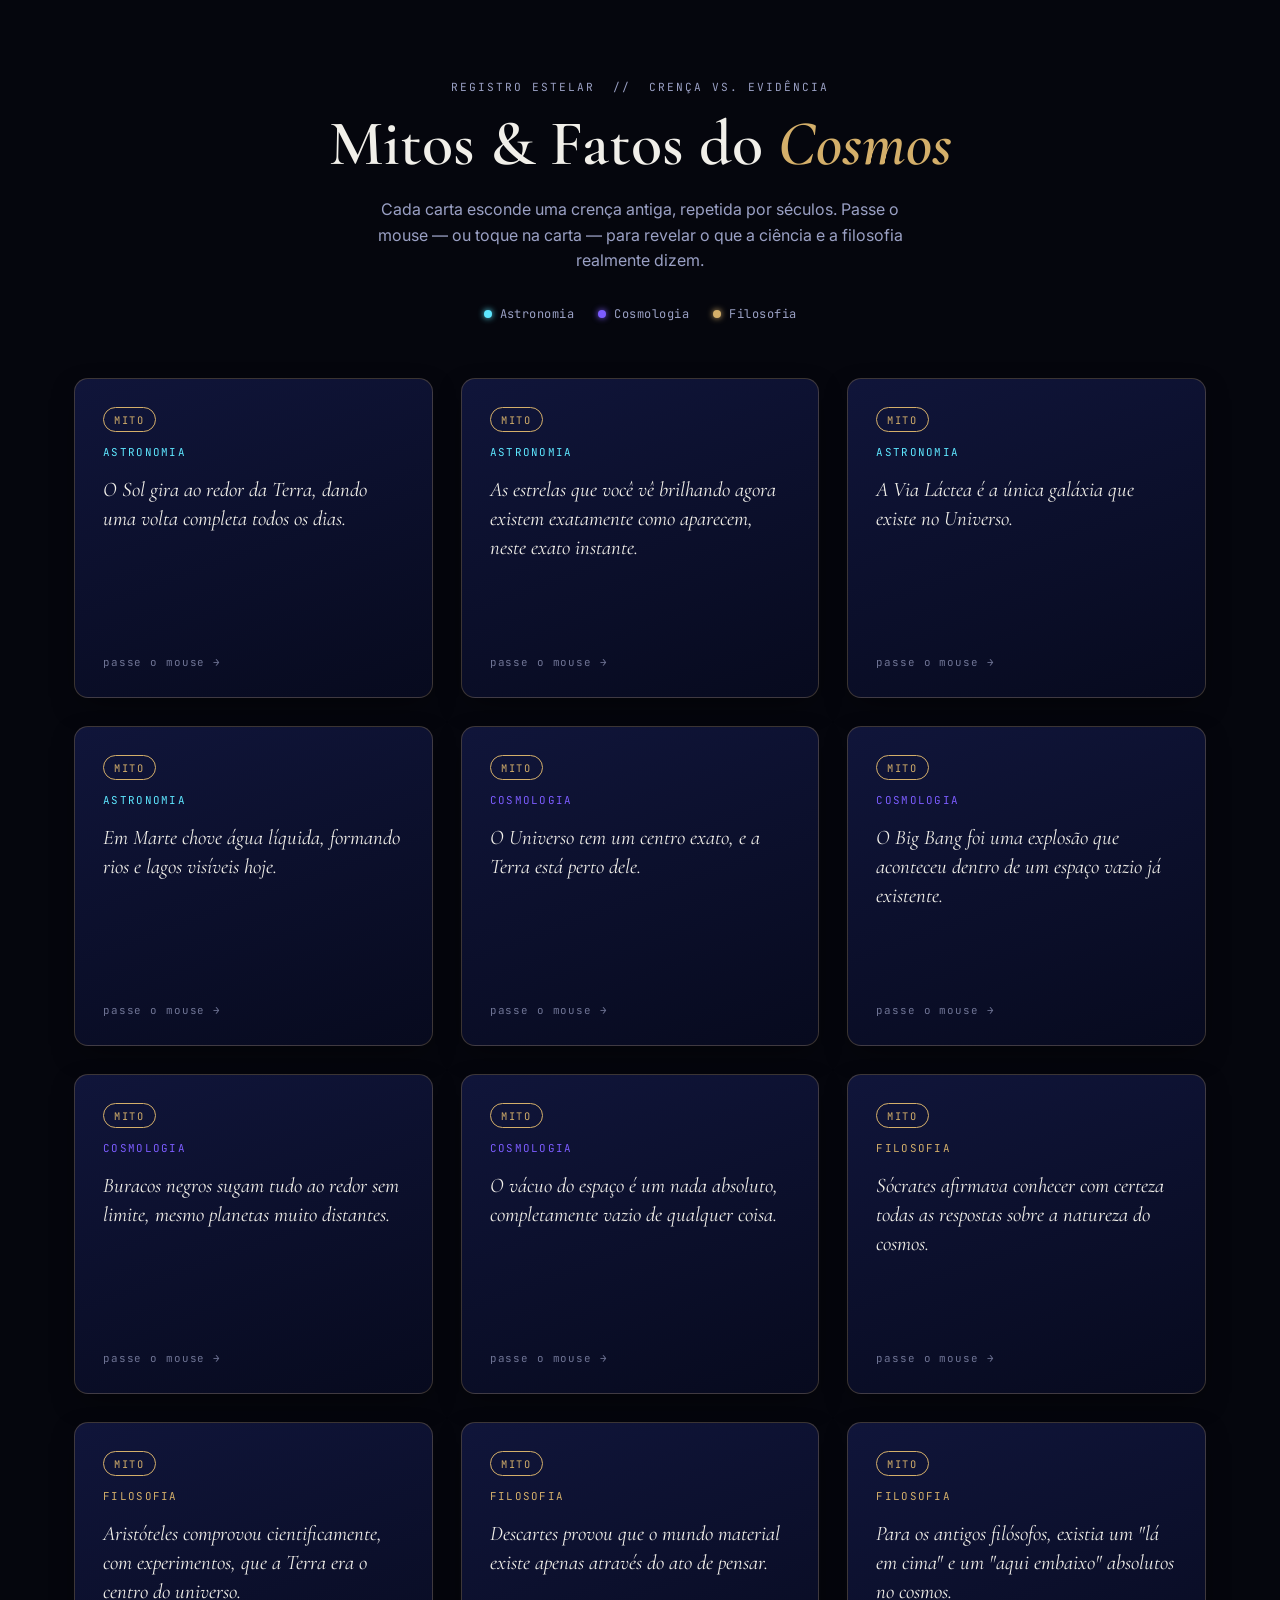
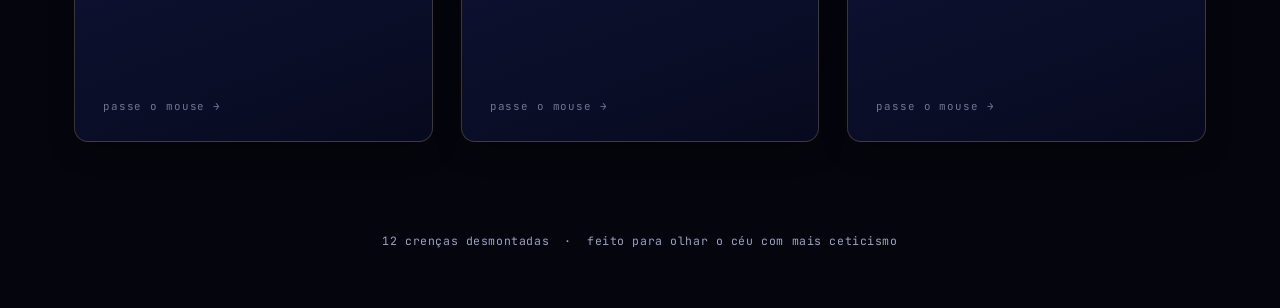
==== index.html @ d6f5e6fb "Add files via upload" ====
<!DOCTYPE html>
<html lang="pt-BR">
<head>
<meta charset="UTF-8">
<meta name="viewport" content="width=device-width, initial-scale=1.0">
<title>Mitos & Fatos do Cosmos</title>

<link rel="preconnect" href="https://fonts.googleapis.com">
<link rel="preconnect" href="https://fonts.gstatic.com" crossorigin>
<link href="https://fonts.googleapis.com/css2?family=Cormorant+Garamond:ital,wght@0,400;0,600;1,500&family=JetBrains+Mono:wght@400;500;700&family=Inter:wght@400;500;600&display=swap" rel="stylesheet">

<link rel="stylesheet" href="style.css">
</head>
<body>

  <!-- Fundo animado: campo de estrelas + nebulosas -->
  <div id="starfield" aria-hidden="true"></div>
  <div class="nebula nebula-1" aria-hidden="true"></div>
  <div class="nebula nebula-2" aria-hidden="true"></div>

  <header class="hero">
    <p class="eyebrow">REGISTRO ESTELAR &nbsp;//&nbsp; CRENÇA VS. EVIDÊNCIA</p>
    <h1>Mitos &amp; Fatos do <em>Cosmos</em></h1>
    <p class="subtitle">
      Cada carta esconde uma crença antiga, repetida por séculos.
      Passe o mouse — ou toque na carta — para revelar o que a ciência e a filosofia realmente dizem.
    </p>

    <div class="legend">
      <span class="legend-item"><i class="dot dot-astro"></i> Astronomia</span>
      <span class="legend-item"><i class="dot dot-cosmo"></i> Cosmologia</span>
      <span class="legend-item"><i class="dot dot-filo"></i> Filosofia</span>
    </div>
  </header>

  <main class="grid">

    <!-- ASTRONOMIA -->
    <article class="card cat-astro" data-category="Astronomia">
      <div class="card-inner">
        <div class="card-face card-front">
          <svg class="constellation" viewBox="0 0 160 90"></svg>
          <span class="badge badge-myth">MITO</span>
          <p class="category-tag">Astronomia</p>
          <p class="claim">O Sol gira ao redor da Terra, dando uma volta completa todos os dias.</p>
          <p class="hint">passe o mouse →</p>
        </div>
        <div class="card-face card-back">
          <span class="badge badge-fact">FATO</span>
          <p class="category-tag">Astronomia</p>
          <p class="truth">É a Terra que gira sobre seu próprio eixo a cada 24 horas e orbita o Sol uma vez por ano. O movimento do Sol no céu é apenas aparente.</p>
        </div>
      </div>
    </article>

    <article class="card cat-astro" data-category="Astronomia">
      <div class="card-inner">
        <div class="card-face card-front">
          <svg class="constellation" viewBox="0 0 160 90"></svg>
          <span class="badge badge-myth">MITO</span>
          <p class="category-tag">Astronomia</p>
          <p class="claim">As estrelas que você vê brilhando agora existem exatamente como aparecem, neste exato instante.</p>
          <p class="hint">passe o mouse →</p>
        </div>
        <div class="card-face card-back">
          <span class="badge badge-fact">FATO</span>
          <p class="category-tag">Astronomia</p>
          <p class="truth">Você vê a luz que partiu há anos, séculos ou milênios. Algumas dessas estrelas já podem ter morrido sem que ainda saibamos.</p>
        </div>
      </div>
    </article>

    <article class="card cat-astro" data-category="Astronomia">
      <div class="card-inner">
        <div class="card-face card-front">
          <svg class="constellation" viewBox="0 0 160 90"></svg>
          <span class="badge badge-myth">MITO</span>
          <p class="category-tag">Astronomia</p>
          <p class="claim">A Via Láctea é a única galáxia que existe no Universo.</p>
          <p class="hint">passe o mouse →</p>
        </div>
        <div class="card-face card-back">
          <span class="badge badge-fact">FATO</span>
          <p class="category-tag">Astronomia</p>
          <p class="truth">Estimativas atuais apontam para centenas de bilhões de galáxias no Universo observável, cada uma com bilhões de estrelas.</p>
        </div>
      </div>
    </article>

    <article class="card cat-astro" data-category="Astronomia">
      <div class="card-inner">
        <div class="card-face card-front">
          <svg class="constellation" viewBox="0 0 160 90"></svg>
          <span class="badge badge-myth">MITO</span>
          <p class="category-tag">Astronomia</p>
          <p class="claim">Em Marte chove água líquida, formando rios e lagos visíveis hoje.</p>
          <p class="hint">passe o mouse →</p>
        </div>
        <div class="card-face card-back">
          <span class="badge badge-fact">FATO</span>
          <p class="category-tag">Astronomia</p>
          <p class="truth">Marte tem água, mas congelada em calotas polares e no subsolo. Sua atmosfera fina e o frio extremo impedem água líquida estável na superfície.</p>
        </div>
      </div>
    </article>

    <!-- COSMOLOGIA -->
    <article class="card cat-cosmo" data-category="Cosmologia">
      <div class="card-inner">
        <div class="card-face card-front">
          <svg class="constellation" viewBox="0 0 160 90"></svg>
          <span class="badge badge-myth">MITO</span>
          <p class="category-tag">Cosmologia</p>
          <p class="claim">O Universo tem um centro exato, e a Terra está perto dele.</p>
          <p class="hint">passe o mouse →</p>
        </div>
        <div class="card-face card-back">
          <span class="badge badge-fact">FATO</span>
          <p class="category-tag">Cosmologia</p>
          <p class="truth">O Universo não possui centro: o espaço se expande igualmente a partir de cada ponto, sem nenhuma posição privilegiada.</p>
        </div>
      </div>
    </article>

    <article class="card cat-cosmo" data-category="Cosmologia">
      <div class="card-inner">
        <div class="card-face card-front">
          <svg class="constellation" viewBox="0 0 160 90"></svg>
          <span class="badge badge-myth">MITO</span>
          <p class="category-tag">Cosmologia</p>
          <p class="claim">O Big Bang foi uma explosão que aconteceu dentro de um espaço vazio já existente.</p>
          <p class="hint">passe o mouse →</p>
        </div>
        <div class="card-face card-back">
          <span class="badge badge-fact">FATO</span>
          <p class="category-tag">Cosmologia</p>
          <p class="truth">O Big Bang foi a expansão do próprio espaço-tempo a partir de um estado extremamente denso. Não houve "explosão" dentro de um vazio anterior.</p>
        </div>
      </div>
    </article>

    <article class="card cat-cosmo" data-category="Cosmologia">
      <div class="card-inner">
        <div class="card-face card-front">
          <svg class="constellation" viewBox="0 0 160 90"></svg>
          <span class="badge badge-myth">MITO</span>
          <p class="category-tag">Cosmologia</p>
          <p class="claim">Buracos negros sugam tudo ao redor sem limite, mesmo planetas muito distantes.</p>
          <p class="hint">passe o mouse →</p>
        </div>
        <div class="card-face card-back">
          <span class="badge badge-fact">FATO</span>
          <p class="category-tag">Cosmologia</p>
          <p class="truth">A gravidade de um buraco negro segue as mesmas leis de qualquer massa: a uma distância segura, ele atrai como qualquer outro corpo. Só perto do horizonte de eventos a fuga se torna impossível.</p>
        </div>
      </div>
    </article>

    <article class="card cat-cosmo" data-category="Cosmologia">
      <div class="card-inner">
        <div class="card-face card-front">
          <svg class="constellation" viewBox="0 0 160 90"></svg>
          <span class="badge badge-myth">MITO</span>
          <p class="category-tag">Cosmologia</p>
          <p class="claim">O vácuo do espaço é um nada absoluto, completamente vazio de qualquer coisa.</p>
          <p class="hint">passe o mouse →</p>
        </div>
        <div class="card-face card-back">
          <span class="badge badge-fact">FATO</span>
          <p class="category-tag">Cosmologia</p>
          <p class="truth">O chamado vácuo cósmico contém radiação de fundo, partículas dispersas e flutuações quânticas. Nunca é um nada absoluto.</p>
        </div>
      </div>
    </article>

    <!-- FILOSOFIA -->
    <article class="card cat-filo" data-category="Filosofia">
      <div class="card-inner">
        <div class="card-face card-front">
          <svg class="constellation" viewBox="0 0 160 90"></svg>
          <span class="badge badge-myth">MITO</span>
          <p class="category-tag">Filosofia</p>
          <p class="claim">Sócrates afirmava conhecer com certeza todas as respostas sobre a natureza do cosmos.</p>
          <p class="hint">passe o mouse →</p>
        </div>
        <div class="card-face card-back">
          <span class="badge badge-fact">FATO</span>
          <p class="category-tag">Filosofia</p>
          <p class="truth">Sócrates é célebre por dizer "só sei que nada sei". Sua filosofia nascia do reconhecimento da própria ignorância diante do incógnito.</p>
        </div>
      </div>
    </article>

    <article class="card cat-filo" data-category="Filosofia">
      <div class="card-inner">
        <div class="card-face card-front">
          <svg class="constellation" viewBox="0 0 160 90"></svg>
          <span class="badge badge-myth">MITO</span>
          <p class="category-tag">Filosofia</p>
          <p class="claim">Aristóteles comprovou cientificamente, com experimentos, que a Terra era o centro do universo.</p>
          <p class="hint">passe o mouse →</p>
        </div>
        <div class="card-face card-back">
          <span class="badge badge-fact">FATO</span>
          <p class="category-tag">Filosofia</p>
          <p class="truth">Aristóteles defendia o geocentrismo por lógica e observação a olho nu, séculos antes de existir o método científico moderno — não havia comprovação experimental como entendemos hoje.</p>
        </div>
      </div>
    </article>

    <article class="card cat-filo" data-category="Filosofia">
      <div class="card-inner">
        <div class="card-face card-front">
          <svg class="constellation" viewBox="0 0 160 90"></svg>
          <span class="badge badge-myth">MITO</span>
          <p class="category-tag">Filosofia</p>
          <p class="claim">Descartes provou que o mundo material existe apenas através do ato de pensar.</p>
          <p class="hint">passe o mouse →</p>
        </div>
        <div class="card-face card-back">
          <span class="badge badge-fact">FATO</span>
          <p class="category-tag">Filosofia</p>
          <p class="truth">Descartes usou a dúvida para fundamentar que o pensamento prova a própria existência ("penso, logo existo"); a existência do mundo material exigiu, em sua obra, argumentos adicionais.</p>
        </div>
      </div>
    </article>

    <article class="card cat-filo" data-category="Filosofia">
      <div class="card-inner">
        <div class="card-face card-front">
          <svg class="constellation" viewBox="0 0 160 90"></svg>
          <span class="badge badge-myth">MITO</span>
          <p class="category-tag">Filosofia</p>
          <p class="claim">Para os antigos filósofos, existia um "lá em cima" e um "aqui embaixo" absolutos no cosmos.</p>
          <p class="hint">passe o mouse →</p>
        </div>
        <div class="card-face card-back">
          <span class="badge badge-fact">FATO</span>
          <p class="category-tag">Filosofia</p>
          <p class="truth">No espaço, sem um referencial gravitacional fixo, direções como "cima" e "baixo" são relativas. Não existe orientação absoluta no cosmos.</p>
        </div>
      </div>
    </article>

  </main>

  <footer class="site-footer">
    <p>12 crenças desmontadas &nbsp;·&nbsp; feito para olhar o céu com mais ceticismo</p>
  </footer>

  <script src="script.js" defer></script>
</body>
</html>
---- style.css ----
/* =========================================================
   MITOS & FATOS DO COSMOS — design tokens
   ========================================================= */
:root{
  --void:        #05060d;
  --deep-space:  #0a0e22;
  --panel:       #10153a;
  --panel-back:  #0d1f33;

  --nebula-violet: #7c5cff;
  --myth-gold:     #d4af6a;
  --truth-cyan:    #5ee7ff;

  --cat-astro:  #5ee7ff;
  --cat-cosmo:  #7c5cff;
  --cat-filo:   #d4af6a;

  --starlight: #f1efe9;
  --muted:     #9aa0c4;

  --font-display: 'Cormorant Garamond', serif;
  --font-mono:    'JetBrains Mono', monospace;
  --font-ui:      'Inter', sans-serif;
}

*{ box-sizing: border-box; }

html, body{
  margin:0;
  padding:0;
  min-height:100%;
  background: var(--void);
  color: var(--starlight);
  font-family: var(--font-ui);
  overflow-x: hidden;
}

/* =========================================================
   FUNDO: campo de estrelas + nebulosas (efeito "gif" do espaço)
   ========================================================= */
#starfield{
  position: fixed;
  inset: 0;
  z-index: -3;
  background: radial-gradient(ellipse at 50% -10%, #131a3d 0%, var(--void) 55%, #020306 100%);
  overflow: hidden;
}

.star{
  position: absolute;
  background: #fff;
  border-radius: 50%;
  opacity: .4;
  animation: twinkle linear infinite;
}
.star.bright{
  box-shadow: 0 0 6px 1px rgba(255,255,255,.8);
}

@keyframes twinkle{
  0%, 100%{ opacity: .15; transform: scale(.8); }
  50%{ opacity: 1; transform: scale(1.2); }
}

.shooting-star{
  position: fixed;
  top: 0; left: 0;
  width: 2px;
  height: 2px;
  border-radius: 50%;
  background: #fff;
  z-index: -2;
  box-shadow: 0 0 8px 1px #fff;
  animation: shoot 1.6s linear forwards;
}
.shooting-star::before{
  content:"";
  position: absolute;
  top: 50%;
  right: 0;
  width: 110px;
  height: 1px;
  background: linear-gradient(to left, rgba(255,255,255,.9), transparent);
  transform: translateY(-50%);
}
@keyframes shoot{
  0%{ opacity: 0; transform: translate(0,0); }
  8%{ opacity: 1; }
  100%{ opacity: 0; transform: translate(var(--dx), var(--dy)); }
}

.nebula{
  position: fixed;
  z-index: -2;
  border-radius: 50%;
  filter: blur(60px);
  opacity: .35;
  mix-blend-mode: screen;
  pointer-events: none;
}
.nebula-1{
  width: 50vw; height: 50vw;
  top: -10vw; left: -10vw;
  background: radial-gradient(circle, var(--nebula-violet), transparent 70%);
  animation: drift1 50s ease-in-out infinite alternate;
}
.nebula-2{
  width: 45vw; height: 45vw;
  bottom: -15vw; right: -10vw;
  background: radial-gradient(circle, var(--truth-cyan), transparent 70%);
  animation: drift2 60s ease-in-out infinite alternate;
}
@keyframes drift1{
  0%{ transform: translate(0,0); }
  100%{ transform: translate(6vw, 8vw); }
}
@keyframes drift2{
  0%{ transform: translate(0,0); }
  100%{ transform: translate(-6vw, -5vw); }
}

/* =========================================================
   HERO
   ========================================================= */
.hero{
  position: relative;
  z-index: 1;
  max-width: 760px;
  margin: 0 auto;
  padding: 5rem 1.5rem 2.5rem;
  text-align: center;
}
.eyebrow{
  font-family: var(--font-mono);
  font-size: .7rem;
  letter-spacing: .18em;
  color: var(--muted);
  margin: 0 0 1rem;
}
.hero h1{
  font-family: var(--font-display);
  font-weight: 600;
  font-size: clamp(2.4rem, 6vw, 4rem);
  line-height: 1.05;
  margin: 0 0 1.25rem;
}
.hero h1 em{
  font-style: italic;
  color: var(--myth-gold);
}
.subtitle{
  font-size: 1rem;
  line-height: 1.6;
  color: var(--muted);
  max-width: 540px;
  margin: 0 auto;
}

.legend{
  display:flex;
  justify-content:center;
  gap: 1.5rem;
  flex-wrap: wrap;
  margin-top: 2rem;
  font-family: var(--font-mono);
  font-size: .75rem;
  letter-spacing: .04em;
  color: var(--muted);
}
.legend-item{ display:flex; align-items:center; gap:.5rem; }
.dot{ width:8px; height:8px; border-radius:50%; display:inline-block; }
.dot-astro{ background: var(--cat-astro); box-shadow:0 0 6px var(--cat-astro); }
.dot-cosmo{ background: var(--cat-cosmo); box-shadow:0 0 6px var(--cat-cosmo); }
.dot-filo{ background: var(--cat-filo); box-shadow:0 0 6px var(--cat-filo); }

/* =========================================================
   GRID DE CARTAS
   ========================================================= */
.grid{
  position: relative;
  z-index: 1;
  max-width: 1180px;
  margin: 0 auto;
  padding: 1rem 1.5rem 5rem;
  display: grid;
  grid-template-columns: repeat(auto-fit, minmax(270px, 1fr));
  gap: 1.75rem;
}

.card{
  perspective: 1400px;
  min-height: 320px;
}
.card-inner{
  position: relative;
  width: 100%;
  height: 100%;
  min-height: 320px;
  transition: transform .7s cubic-bezier(.4,.2,.2,1);
  transform-style: preserve-3d;
}

/* hover (desktop) + foco (teclado) + classe .flipped (toque) */
.card:hover .card-inner,
.card:focus-within .card-inner,
.card.flipped .card-inner{
  transform: rotateY(180deg);
}

.card-face{
  position: absolute;
  inset: 0;
  backface-visibility: hidden;
  border-radius: 14px;
  padding: 1.75rem;
  display: flex;
  flex-direction: column;
  overflow: hidden;
}

/* ---- frente: a crença / mito ---- */
.card-front{
  background: linear-gradient(160deg, var(--panel) 0%, #070a1e 100%);
  border: 1px solid rgba(212,175,106,.25);
  box-shadow: 0 10px 30px -10px rgba(0,0,0,.6);
}
.constellation{
  position: absolute;
  inset: 0;
  width: 100%;
  height: 100%;
  opacity: .35;
  pointer-events: none;
}
.constellation circle{ fill: var(--myth-gold); }
.constellation line{ stroke: var(--myth-gold); stroke-width: .5; }

.category-tag{
  font-family: var(--font-mono);
  font-size: .68rem;
  letter-spacing: .12em;
  text-transform: uppercase;
  color: var(--muted);
  margin: .25rem 0 1rem;
  position: relative;
}
.cat-astro .category-tag{ color: var(--cat-astro); }
.cat-cosmo .category-tag{ color: var(--cat-cosmo); }
.cat-filo  .category-tag{ color: var(--cat-filo); }

.claim{
  position: relative;
  font-family: var(--font-display);
  font-style: italic;
  font-size: 1.3rem;
  line-height: 1.4;
  margin: 0;
  flex: 1;
}

.hint{
  position: relative;
  margin: 1rem 0 0;
  font-family: var(--font-mono);
  font-size: .68rem;
  letter-spacing: .08em;
  color: var(--muted);
  opacity: .7;
}

.badge{
  position: relative;
  align-self: flex-start;
  font-family: var(--font-mono);
  font-size: .65rem;
  letter-spacing: .14em;
  padding: .3rem .65rem;
  border-radius: 999px;
  margin-bottom: .5rem;
}
.badge-myth{
  border: 1px solid var(--myth-gold);
  color: var(--myth-gold);
}
.badge-fact{
  border: 1px solid var(--truth-cyan);
  color: var(--truth-cyan);
  box-shadow: 0 0 10px -2px var(--truth-cyan);
}

/* ---- verso: o fato verificado ---- */
.card-back{
  background: linear-gradient(160deg, var(--panel-back) 0%, #051018 100%);
  border: 1px solid rgba(94,231,255,.3);
  transform: rotateY(180deg);
  box-shadow: 0 10px 30px -10px rgba(0,0,0,.6);
}
.card-back::after{
  content:"";
  position: absolute;
  left:0; right:0;
  height: 40%;
  background: linear-gradient(to bottom, rgba(94,231,255,.18), transparent);
  animation: scan 4s linear infinite;
  pointer-events: none;
}
@keyframes scan{
  0%{ top: -40%; }
  100%{ top: 100%; }
}
.truth{
  position: relative;
  font-family: var(--font-mono);
  font-size: .92rem;
  line-height: 1.55;
  color: var(--starlight);
  margin: 0;
}

/* =========================================================
   FOOTER
   ========================================================= */
.site-footer{
  position: relative;
  z-index: 1;
  text-align: center;
  padding: 0 1.5rem 3rem;
  font-family: var(--font-mono);
  font-size: .72rem;
  letter-spacing: .05em;
  color: var(--muted);
}

/* =========================================================
   ACESSIBILIDADE / RESPONSIVO
   ========================================================= */
.card:focus{ outline: none; }
.card:focus-visible .card-inner{ outline: 2px solid var(--truth-cyan); outline-offset: 4px; }

@media (max-width: 480px){
  .hero{ padding: 3.5rem 1.25rem 2rem; }
  .grid{ padding: 1rem 1.25rem 4rem; }
  .claim{ font-size: 1.15rem; }
}

@media (prefers-reduced-motion: reduce){
  .star, .nebula, .card-back::after, .shooting-star{ animation: none !important; }
  .card-inner{ transition: none; }
}
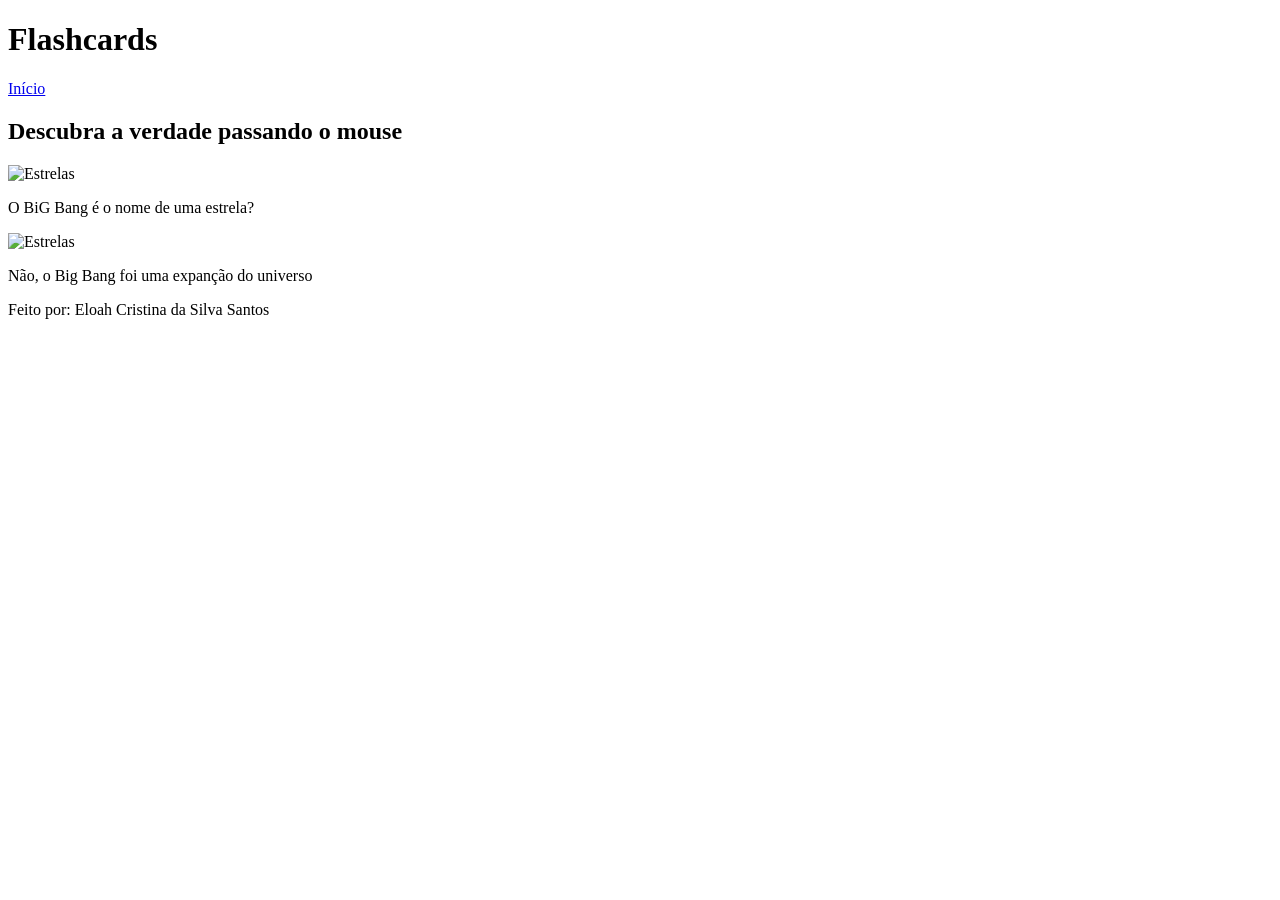
==== commit 023b641b: "Add files via upload" ====
--- a/index.html
+++ b/index.html
@@ -1,253 +1,32 @@
-<!DOCTYPE html>
-<html lang="pt-BR">
-<head>
-<meta charset="UTF-8">
-<meta name="viewport" content="width=device-width, initial-scale=1.0">
-<title>Mitos & Fatos do Cosmos</title>
-
-<link rel="preconnect" href="https://fonts.googleapis.com">
-<link rel="preconnect" href="https://fonts.gstatic.com" crossorigin>
-<link href="https://fonts.googleapis.com/css2?family=Cormorant+Garamond:ital,wght@0,400;0,600;1,500&family=JetBrains+Mono:wght@400;500;700&family=Inter:wght@400;500;600&display=swap" rel="stylesheet">
-
-<link rel="stylesheet" href="style.css">
-</head>
-<body>
-
-  <!-- Fundo animado: campo de estrelas + nebulosas -->
-  <div id="starfield" aria-hidden="true"></div>
-  <div class="nebula nebula-1" aria-hidden="true"></div>
-  <div class="nebula nebula-2" aria-hidden="true"></div>
-
-  <header class="hero">
-    <p class="eyebrow">REGISTRO ESTELAR &nbsp;//&nbsp; CRENÇA VS. EVIDÊNCIA</p>
-    <h1>Mitos &amp; Fatos do <em>Cosmos</em></h1>
-    <p class="subtitle">
-      Cada carta esconde uma crença antiga, repetida por séculos.
-      Passe o mouse — ou toque na carta — para revelar o que a ciência e a filosofia realmente dizem.
-    </p>
-
-    <div class="legend">
-      <span class="legend-item"><i class="dot dot-astro"></i> Astronomia</span>
-      <span class="legend-item"><i class="dot dot-cosmo"></i> Cosmologia</span>
-      <span class="legend-item"><i class="dot dot-filo"></i> Filosofia</span>
-    </div>
-  </header>
-
-  <main class="grid">
-
-    <!-- ASTRONOMIA -->
-    <article class="card cat-astro" data-category="Astronomia">
-      <div class="card-inner">
-        <div class="card-face card-front">
-          <svg class="constellation" viewBox="0 0 160 90"></svg>
-          <span class="badge badge-myth">MITO</span>
-          <p class="category-tag">Astronomia</p>
-          <p class="claim">O Sol gira ao redor da Terra, dando uma volta completa todos os dias.</p>
-          <p class="hint">passe o mouse →</p>
-        </div>
-        <div class="card-face card-back">
-          <span class="badge badge-fact">FATO</span>
-          <p class="category-tag">Astronomia</p>
-          <p class="truth">É a Terra que gira sobre seu próprio eixo a cada 24 horas e orbita o Sol uma vez por ano. O movimento do Sol no céu é apenas aparente.</p>
-        </div>
-      </div>
-    </article>
-
-    <article class="card cat-astro" data-category="Astronomia">
-      <div class="card-inner">
-        <div class="card-face card-front">
-          <svg class="constellation" viewBox="0 0 160 90"></svg>
-          <span class="badge badge-myth">MITO</span>
-          <p class="category-tag">Astronomia</p>
-          <p class="claim">As estrelas que você vê brilhando agora existem exatamente como aparecem, neste exato instante.</p>
-          <p class="hint">passe o mouse →</p>
-        </div>
-        <div class="card-face card-back">
-          <span class="badge badge-fact">FATO</span>
-          <p class="category-tag">Astronomia</p>
-          <p class="truth">Você vê a luz que partiu há anos, séculos ou milênios. Algumas dessas estrelas já podem ter morrido sem que ainda saibamos.</p>
-        </div>
-      </div>
-    </article>
-
-    <article class="card cat-astro" data-category="Astronomia">
-      <div class="card-inner">
-        <div class="card-face card-front">
-          <svg class="constellation" viewBox="0 0 160 90"></svg>
-          <span class="badge badge-myth">MITO</span>
-          <p class="category-tag">Astronomia</p>
-          <p class="claim">A Via Láctea é a única galáxia que existe no Universo.</p>
-          <p class="hint">passe o mouse →</p>
-        </div>
-        <div class="card-face card-back">
-          <span class="badge badge-fact">FATO</span>
-          <p class="category-tag">Astronomia</p>
-          <p class="truth">Estimativas atuais apontam para centenas de bilhões de galáxias no Universo observável, cada uma com bilhões de estrelas.</p>
-        </div>
-      </div>
-    </article>
-
-    <article class="card cat-astro" data-category="Astronomia">
-      <div class="card-inner">
-        <div class="card-face card-front">
-          <svg class="constellation" viewBox="0 0 160 90"></svg>
-          <span class="badge badge-myth">MITO</span>
-          <p class="category-tag">Astronomia</p>
-          <p class="claim">Em Marte chove água líquida, formando rios e lagos visíveis hoje.</p>
-          <p class="hint">passe o mouse →</p>
-        </div>
-        <div class="card-face card-back">
-          <span class="badge badge-fact">FATO</span>
-          <p class="category-tag">Astronomia</p>
-          <p class="truth">Marte tem água, mas congelada em calotas polares e no subsolo. Sua atmosfera fina e o frio extremo impedem água líquida estável na superfície.</p>
-        </div>
-      </div>
-    </article>
-
-    <!-- COSMOLOGIA -->
-    <article class="card cat-cosmo" data-category="Cosmologia">
-      <div class="card-inner">
-        <div class="card-face card-front">
-          <svg class="constellation" viewBox="0 0 160 90"></svg>
-          <span class="badge badge-myth">MITO</span>
-          <p class="category-tag">Cosmologia</p>
-          <p class="claim">O Universo tem um centro exato, e a Terra está perto dele.</p>
-          <p class="hint">passe o mouse →</p>
-        </div>
-        <div class="card-face card-back">
-          <span class="badge badge-fact">FATO</span>
-          <p class="category-tag">Cosmologia</p>
-          <p class="truth">O Universo não possui centro: o espaço se expande igualmente a partir de cada ponto, sem nenhuma posição privilegiada.</p>
-        </div>
-      </div>
-    </article>
-
-    <article class="card cat-cosmo" data-category="Cosmologia">
-      <div class="card-inner">
-        <div class="card-face card-front">
-          <svg class="constellation" viewBox="0 0 160 90"></svg>
-          <span class="badge badge-myth">MITO</span>
-          <p class="category-tag">Cosmologia</p>
-          <p class="claim">O Big Bang foi uma explosão que aconteceu dentro de um espaço vazio já existente.</p>
-          <p class="hint">passe o mouse →</p>
-        </div>
-        <div class="card-face card-back">
-          <span class="badge badge-fact">FATO</span>
-          <p class="category-tag">Cosmologia</p>
-          <p class="truth">O Big Bang foi a expansão do próprio espaço-tempo a partir de um estado extremamente denso. Não houve "explosão" dentro de um vazio anterior.</p>
-        </div>
-      </div>
-    </article>
-
-    <article class="card cat-cosmo" data-category="Cosmologia">
-      <div class="card-inner">
-        <div class="card-face card-front">
-          <svg class="constellation" viewBox="0 0 160 90"></svg>
-          <span class="badge badge-myth">MITO</span>
-          <p class="category-tag">Cosmologia</p>
-          <p class="claim">Buracos negros sugam tudo ao redor sem limite, mesmo planetas muito distantes.</p>
-          <p class="hint">passe o mouse →</p>
-        </div>
-        <div class="card-face card-back">
-          <span class="badge badge-fact">FATO</span>
-          <p class="category-tag">Cosmologia</p>
-          <p class="truth">A gravidade de um buraco negro segue as mesmas leis de qualquer massa: a uma distância segura, ele atrai como qualquer outro corpo. Só perto do horizonte de eventos a fuga se torna impossível.</p>
-        </div>
-      </div>
-    </article>
-
-    <article class="card cat-cosmo" data-category="Cosmologia">
-      <div class="card-inner">
-        <div class="card-face card-front">
-          <svg class="constellation" viewBox="0 0 160 90"></svg>
-          <span class="badge badge-myth">MITO</span>
-          <p class="category-tag">Cosmologia</p>
-          <p class="claim">O vácuo do espaço é um nada absoluto, completamente vazio de qualquer coisa.</p>
-          <p class="hint">passe o mouse →</p>
-        </div>
-        <div class="card-face card-back">
-          <span class="badge badge-fact">FATO</span>
-          <p class="category-tag">Cosmologia</p>
-          <p class="truth">O chamado vácuo cósmico contém radiação de fundo, partículas dispersas e flutuações quânticas. Nunca é um nada absoluto.</p>
-        </div>
-      </div>
-    </article>
-
-    <!-- FILOSOFIA -->
-    <article class="card cat-filo" data-category="Filosofia">
-      <div class="card-inner">
-        <div class="card-face card-front">
-          <svg class="constellation" viewBox="0 0 160 90"></svg>
-          <span class="badge badge-myth">MITO</span>
-          <p class="category-tag">Filosofia</p>
-          <p class="claim">Sócrates afirmava conhecer com certeza todas as respostas sobre a natureza do cosmos.</p>
-          <p class="hint">passe o mouse →</p>
-        </div>
-        <div class="card-face card-back">
-          <span class="badge badge-fact">FATO</span>
-          <p class="category-tag">Filosofia</p>
-          <p class="truth">Sócrates é célebre por dizer "só sei que nada sei". Sua filosofia nascia do reconhecimento da própria ignorância diante do incógnito.</p>
-        </div>
-      </div>
-    </article>
-
-    <article class="card cat-filo" data-category="Filosofia">
-      <div class="card-inner">
-        <div class="card-face card-front">
-          <svg class="constellation" viewBox="0 0 160 90"></svg>
-          <span class="badge badge-myth">MITO</span>
-          <p class="category-tag">Filosofia</p>
-          <p class="claim">Aristóteles comprovou cientificamente, com experimentos, que a Terra era o centro do universo.</p>
-          <p class="hint">passe o mouse →</p>
-        </div>
-        <div class="card-face card-back">
-          <span class="badge badge-fact">FATO</span>
-          <p class="category-tag">Filosofia</p>
-          <p class="truth">Aristóteles defendia o geocentrismo por lógica e observação a olho nu, séculos antes de existir o método científico moderno — não havia comprovação experimental como entendemos hoje.</p>
-        </div>
-      </div>
-    </article>
-
-    <article class="card cat-filo" data-category="Filosofia">
-      <div class="card-inner">
-        <div class="card-face card-front">
-          <svg class="constellation" viewBox="0 0 160 90"></svg>
-          <span class="badge badge-myth">MITO</span>
-          <p class="category-tag">Filosofia</p>
-          <p class="claim">Descartes provou que o mundo material existe apenas através do ato de pensar.</p>
-          <p class="hint">passe o mouse →</p>
-        </div>
-        <div class="card-face card-back">
-          <span class="badge badge-fact">FATO</span>
-          <p class="category-tag">Filosofia</p>
-          <p class="truth">Descartes usou a dúvida para fundamentar que o pensamento prova a própria existência ("penso, logo existo"); a existência do mundo material exigiu, em sua obra, argumentos adicionais.</p>
-        </div>
-      </div>
-    </article>
-
-    <article class="card cat-filo" data-category="Filosofia">
-      <div class="card-inner">
-        <div class="card-face card-front">
-          <svg class="constellation" viewBox="0 0 160 90"></svg>
-          <span class="badge badge-myth">MITO</span>
-          <p class="category-tag">Filosofia</p>
-          <p class="claim">Para os antigos filósofos, existia um "lá em cima" e um "aqui embaixo" absolutos no cosmos.</p>
-          <p class="hint">passe o mouse →</p>
-        </div>
-        <div class="card-face card-back">
-          <span class="badge badge-fact">FATO</span>
-          <p class="category-tag">Filosofia</p>
-          <p class="truth">No espaço, sem um referencial gravitacional fixo, direções como "cima" e "baixo" são relativas. Não existe orientação absoluta no cosmos.</p>
-        </div>
-      </div>
-    </article>
-
-  </main>
-
-  <footer class="site-footer">
-    <p>12 crenças desmontadas &nbsp;·&nbsp; feito para olhar o céu com mais ceticismo</p>
-  </footer>
-
-  <script src="script.js" defer></script>
-</body>
-</html>
+<!DOCTYPE html> 
+<html lang="pt-br"> 
+  <head> 
+    <meta charset="UTF-8" /> 
+    <meta name="viewport" content="width=device-width, initial-scale=1.0" /> 
+    <title>Flashcards de Mitos e Verdades</title> 
+  </head> 
+  <body> 
+    <header> 
+        <h1>Flashcards</h1>
+        <nav>
+            <a href="#">Início</a>
+        </nav>
+    </header> 
+ 
+    <main> 
+        <h2>Descubra a verdade passando o mouse</h2> 
+        <section> 
+          <article> 
+            <div> 
+              <div> 
+                <img src="https://static.nationalgeographicbrasil.com/files/styles/image_3200/public/nationalgeographic1440125.webp?w=760&h=1143" alt="Estrelas" class="cartao-imagem"> 
+                <p>O BiG Bang é o nome de uma estrela?</p> 
+              </div> 
+              <div> 
+                <img src="https://www.infoescola.com/wp-content/uploads/2008/05/big-bang.jpg" alt="Estrelas" class="cartao-imagem"> 
+                <p>Não, o Big Bang foi uma expanção do universo</p> 
+              </div> 
+          </article> 
+        </section> 
+        <footer>Feito por: Eloah Cristina da Silva Santos</footer>
+      </main> 
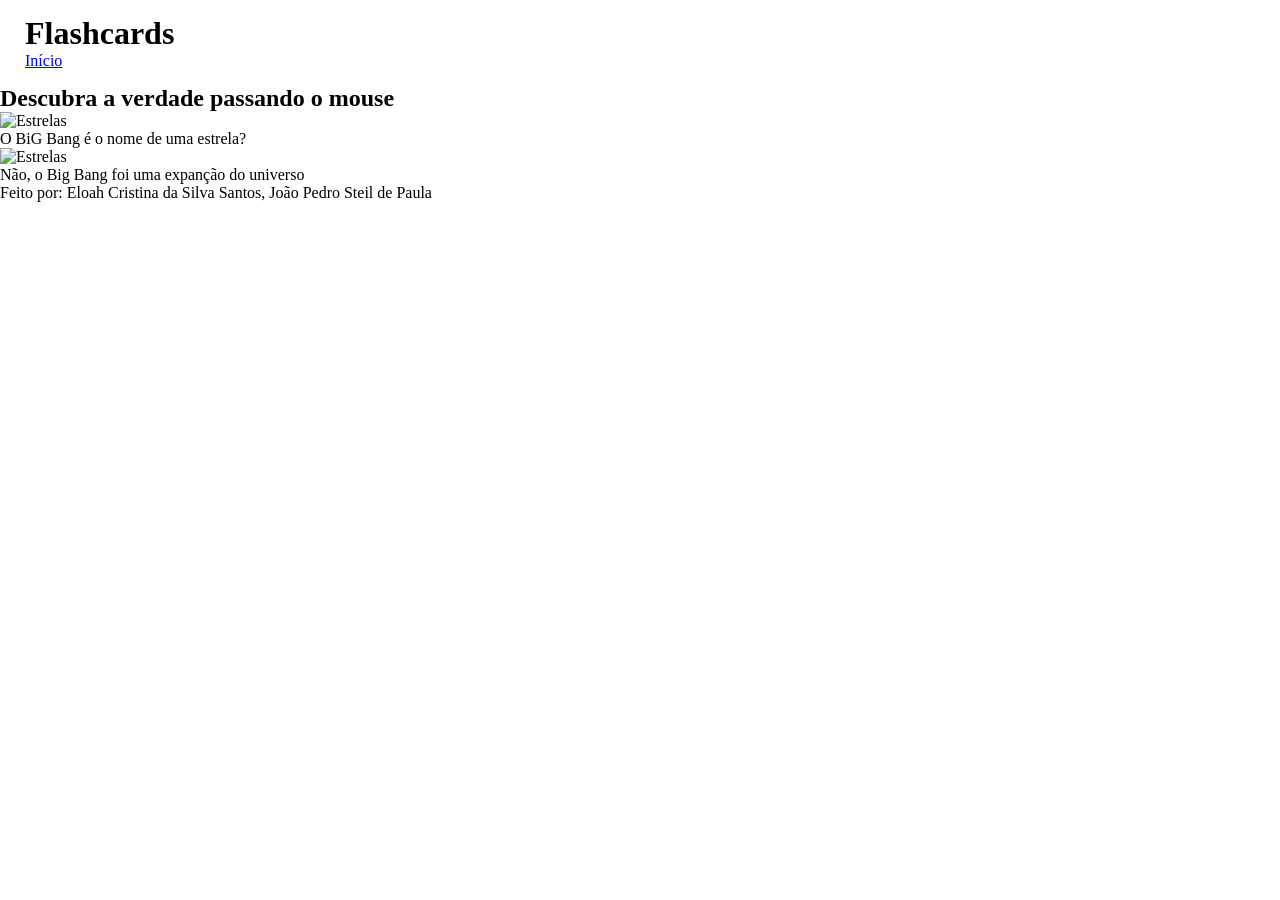
==== commit c9502821: "Add files via upload" ====
--- a/index.html
+++ b/index.html
@@ -3,30 +3,31 @@
   <head> 
     <meta charset="UTF-8" /> 
     <meta name="viewport" content="width=device-width, initial-scale=1.0" /> 
-    <title>Flashcards de Mitos e Verdades</title> 
+   <link rel="stylesheet" href="style.css">
+  <title>Flashcards de Mitos e Verdades</title> 
   </head> 
   <body> 
-    <header> 
+    <header class="cabecalho">
         <h1>Flashcards</h1>
         <nav>
             <a href="#">Início</a>
         </nav>
     </header> 
- 
+
     <main> 
         <h2>Descubra a verdade passando o mouse</h2> 
         <section> 
-          <article> 
-            <div> 
-              <div> 
+          <article class="cartao"> 
+            <div class="cartao-interno"> 
+              <div class="cartao-frente"> 
                 <img src="https://static.nationalgeographicbrasil.com/files/styles/image_3200/public/nationalgeographic1440125.webp?w=760&h=1143" alt="Estrelas" class="cartao-imagem"> 
                 <p>O BiG Bang é o nome de uma estrela?</p> 
               </div> 
-              <div> 
+              <div class="cartao verso"> 
                 <img src="https://www.infoescola.com/wp-content/uploads/2008/05/big-bang.jpg" alt="Estrelas" class="cartao-imagem"> 
                 <p>Não, o Big Bang foi uma expanção do universo</p> 
               </div> 
           </article> 
         </section> 
-        <footer>Feito por: Eloah Cristina da Silva Santos</footer>
+        <footer>Feito por: Eloah Cristina da Silva Santos, João Pedro Steil de Paula</footer>
       </main> 
--- a/style.css
+++ b/style.css
@@ -0,0 +1,17 @@
+*{
+    margin:0;
+    padding:0;
+}
+
+.cabecalho{
+    padding:15px 25px;
+}
+
+cartao{
+    width: 260px;
+    height:260px;
+}
+
+.cartao-imagem{
+    width:100%;
+}
